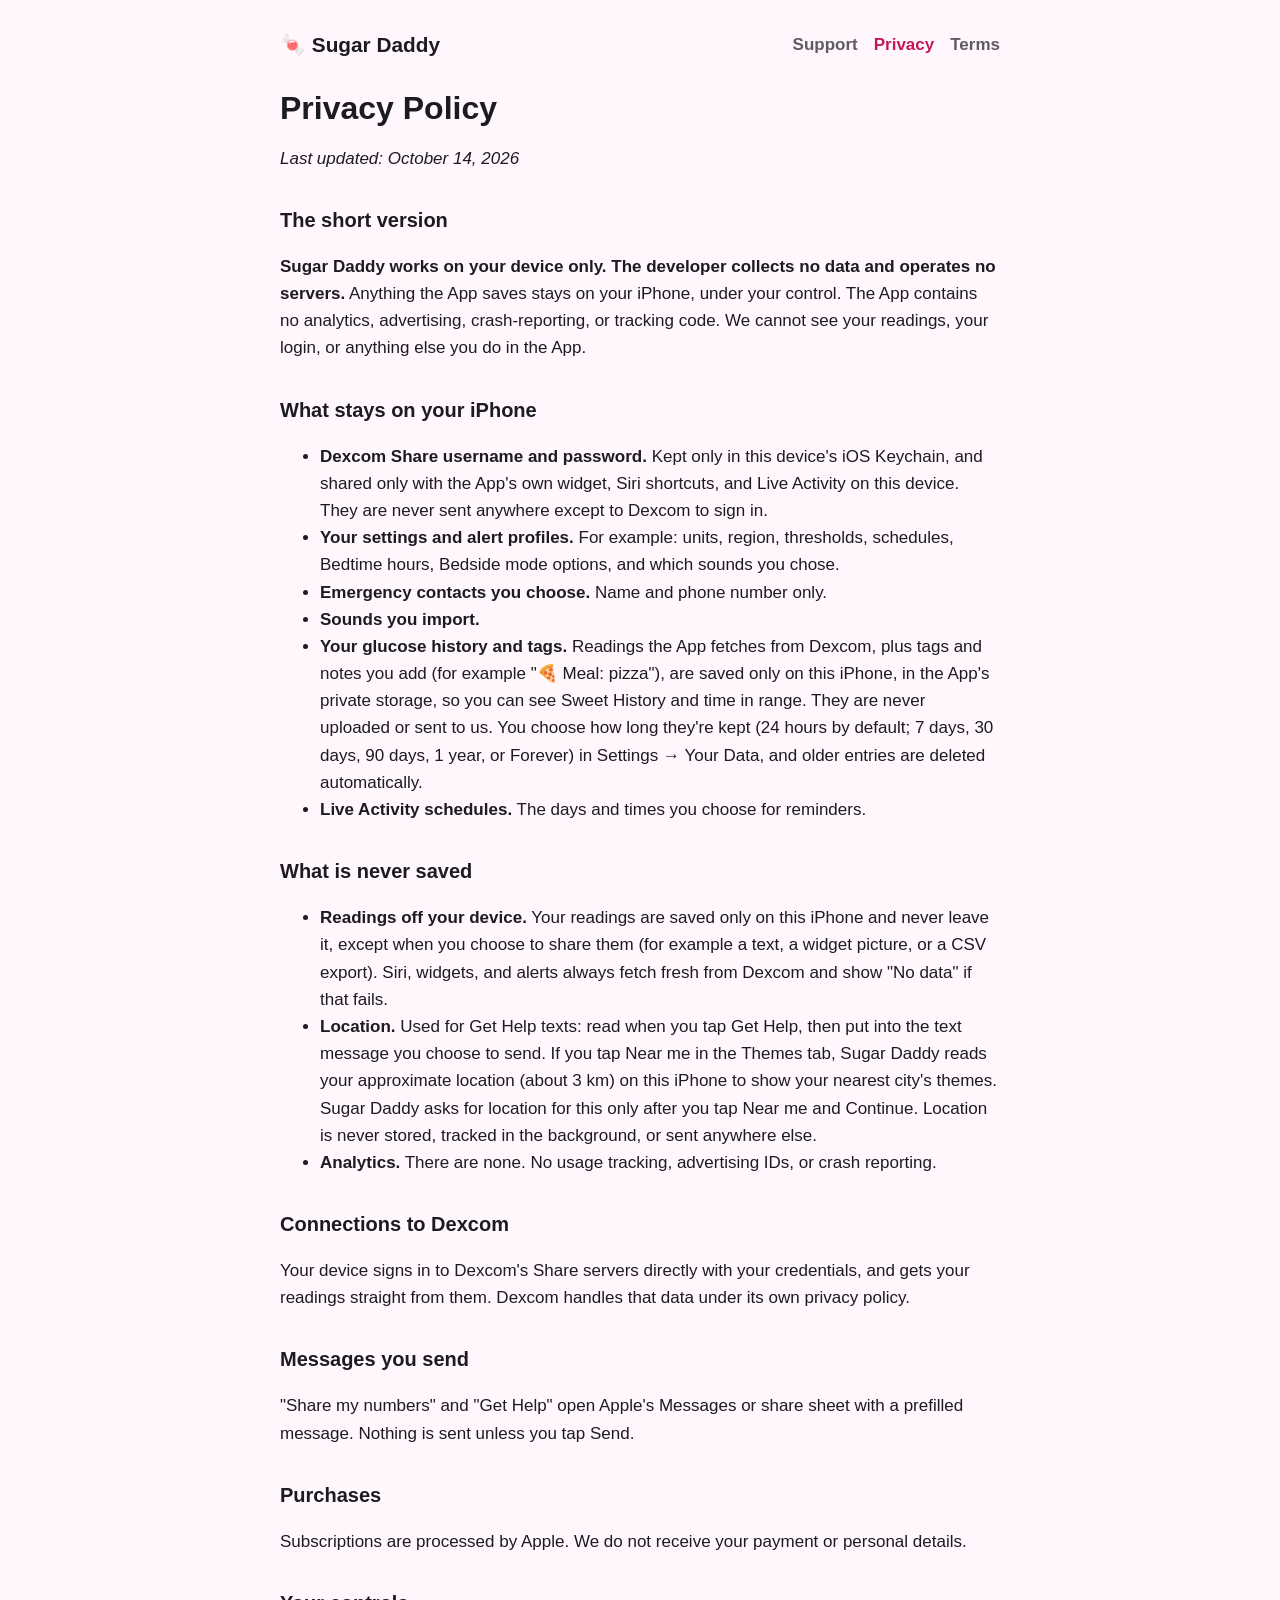
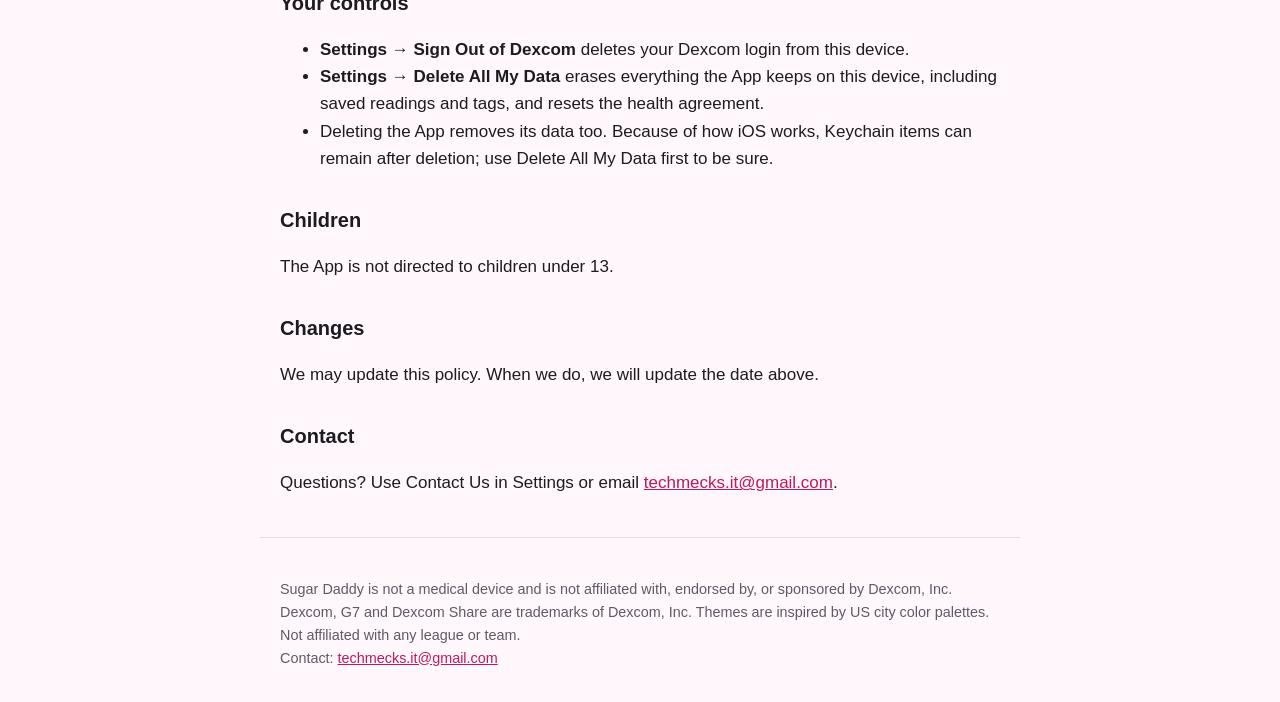
==== privacy.html @ b3eb690f "Sugar Daddy support site" ====
<!doctype html>
<html lang="en">
<head>
<meta charset="utf-8">
<meta name="viewport" content="width=device-width, initial-scale=1">
<title>Privacy Policy · Sugar Daddy</title>
<meta name="description" content="Sugar Daddy: your Dexcom glucose in Siri, widgets and a Live Activity.">
<link rel="stylesheet" href="style.css">
</head>
<body>
<header><a class="brand" href="index.html">🍬 Sugar Daddy</a><nav><a href="index.html">Support</a><a href="privacy.html" aria-current="page">Privacy</a><a href="terms.html">Terms</a></nav></header>
<main>
<h1>Privacy Policy</h1>
<p><em>Last updated: October 14, 2026</em></p>
<h2>The short version</h2>
<p><strong>Sugar Daddy works on your device only. The developer collects no data and operates no servers.</strong> Anything the App saves stays on your iPhone, under your control. The App contains no analytics, advertising, crash-reporting, or tracking code. We cannot see your readings, your login, or anything else you do in the App.</p>
<h2>What stays on your iPhone</h2>
<ul>
<li><strong>Dexcom Share username and password.</strong> Kept only in this device's iOS Keychain, and shared only with the App's own widget, Siri shortcuts, and Live Activity on this device. They are never sent anywhere except to Dexcom to sign in.</li>
<li><strong>Your settings and alert profiles.</strong> For example: units, region, thresholds, schedules, Bedtime hours, Bedside mode options, and which sounds you chose.</li>
<li><strong>Emergency contacts you choose.</strong> Name and phone number only.</li>
<li><strong>Sounds you import.</strong></li>
<li><strong>Your glucose history and tags.</strong> Readings the App fetches from Dexcom, plus tags and notes you add (for example "🍕 Meal: pizza"), are saved only on this iPhone, in the App's private storage, so you can see Sweet History and time in range. They are never uploaded or sent to us. You choose how long they're kept (24 hours by default; 7 days, 30 days, 90 days, 1 year, or Forever) in Settings → Your Data, and older entries are deleted automatically.</li>
<li><strong>Live Activity schedules.</strong> The days and times you choose for reminders.</li>
</ul>
<h2>What is never saved</h2>
<ul>
<li><strong>Readings off your device.</strong> Your readings are saved only on this iPhone and never leave it, except when you choose to share them (for example a text, a widget picture, or a CSV export). Siri, widgets, and alerts always fetch fresh from Dexcom and show "No data" if that fails.</li>
<li><strong>Location.</strong> Used for Get Help texts: read when you tap Get Help, then put into the text message you choose to send. If you tap Near me in the Themes tab, Sugar Daddy reads your approximate location (about 3 km) on this iPhone to show your nearest city's themes. Sugar Daddy asks for location for this only after you tap Near me and Continue. Location is never stored, tracked in the background, or sent anywhere else.</li>
<li><strong>Analytics.</strong> There are none. No usage tracking, advertising IDs, or crash reporting.</li>
</ul>
<h2>Connections to Dexcom</h2>
<p>Your device signs in to Dexcom's Share servers directly with your credentials, and gets your readings straight from them. Dexcom handles that data under its own privacy policy.</p>
<h2>Messages you send</h2>
<p>"Share my numbers" and "Get Help" open Apple's Messages or share sheet with a prefilled message. Nothing is sent unless you tap Send.</p>
<h2>Purchases</h2>
<p>Subscriptions are processed by Apple. We do not receive your payment or personal details.</p>
<h2>Your controls</h2>
<ul>
<li><strong>Settings → Sign Out of Dexcom</strong> deletes your Dexcom login from this device.</li>
<li><strong>Settings → Delete All My Data</strong> erases everything the App keeps on this device, including saved readings and tags, and resets the health agreement.</li>
<li>Deleting the App removes its data too. Because of how iOS works, Keychain items can remain after deletion; use Delete All My Data first to be sure.</li>
</ul>
<h2>Children</h2>
<p>The App is not directed to children under 13.</p>
<h2>Changes</h2>
<p>We may update this policy. When we do, we will update the date above.</p>
<h2>Contact</h2>
<p>Questions? Use Contact Us in Settings or email <a href="mailto:techmecks.it@gmail.com">techmecks.it@gmail.com</a>.</p>
</main>
<footer>Sugar Daddy is not a medical device and is not affiliated with, endorsed by, or sponsored by Dexcom, Inc. Dexcom, G7 and Dexcom Share are trademarks of Dexcom, Inc. Themes are inspired by US city color palettes. Not affiliated with any league or team.<br>Contact: <a href="mailto:techmecks.it@gmail.com">techmecks.it@gmail.com</a></footer>
</body>
</html>
---- style.css ----
:root{--bg:#fff7fb;--card:#ffffff;--text:#1d1b22;--muted:#5f5a66;--accent:#c2185b;--line:#ead9e3}
@media (prefers-color-scheme:dark){:root{--bg:#141217;--card:#1e1b22;--text:#f3eef6;--muted:#b3abb9;--accent:#ff7ab6;--line:#332c38}}
*{box-sizing:border-box}
body{margin:0;font:17px/1.6 -apple-system,BlinkMacSystemFont,"Segoe UI",Roboto,Helvetica,Arial,sans-serif;background:var(--bg);color:var(--text)}
header,main,footer{max-width:760px;margin:0 auto;padding:0 20px}
header{padding-top:28px;display:flex;flex-wrap:wrap;align-items:center;justify-content:space-between;gap:12px}
.brand{font-weight:800;font-size:1.3rem;text-decoration:none;color:var(--text)}
nav a{color:var(--muted);text-decoration:none;margin-left:16px;font-weight:600}
nav a:hover,nav a[aria-current]{color:var(--accent)}
h1{font-size:2rem;line-height:1.2;margin:28px 0 8px}
h2{font-size:1.25rem;margin:32px 0 8px}
a{color:var(--accent)}
.card{background:var(--card);border:1px solid var(--line);border-radius:16px;padding:18px 20px;margin:16px 0}
.lead{font-size:1.15rem;color:var(--muted)}
.note{border-left:4px solid var(--accent)}
details{background:var(--card);border:1px solid var(--line);border-radius:12px;padding:12px 16px;margin:10px 0}
summary{font-weight:700;cursor:pointer;min-height:28px}
.button{display:inline-block;background:var(--accent);color:#fff;padding:12px 20px;border-radius:12px;text-decoration:none;font-weight:700}
footer{color:var(--muted);font-size:.9rem;padding:40px 20px 32px;border-top:1px solid var(--line);margin-top:40px}
@media (max-width:480px){nav a{margin:0 14px 0 0}h1{font-size:1.6rem}}
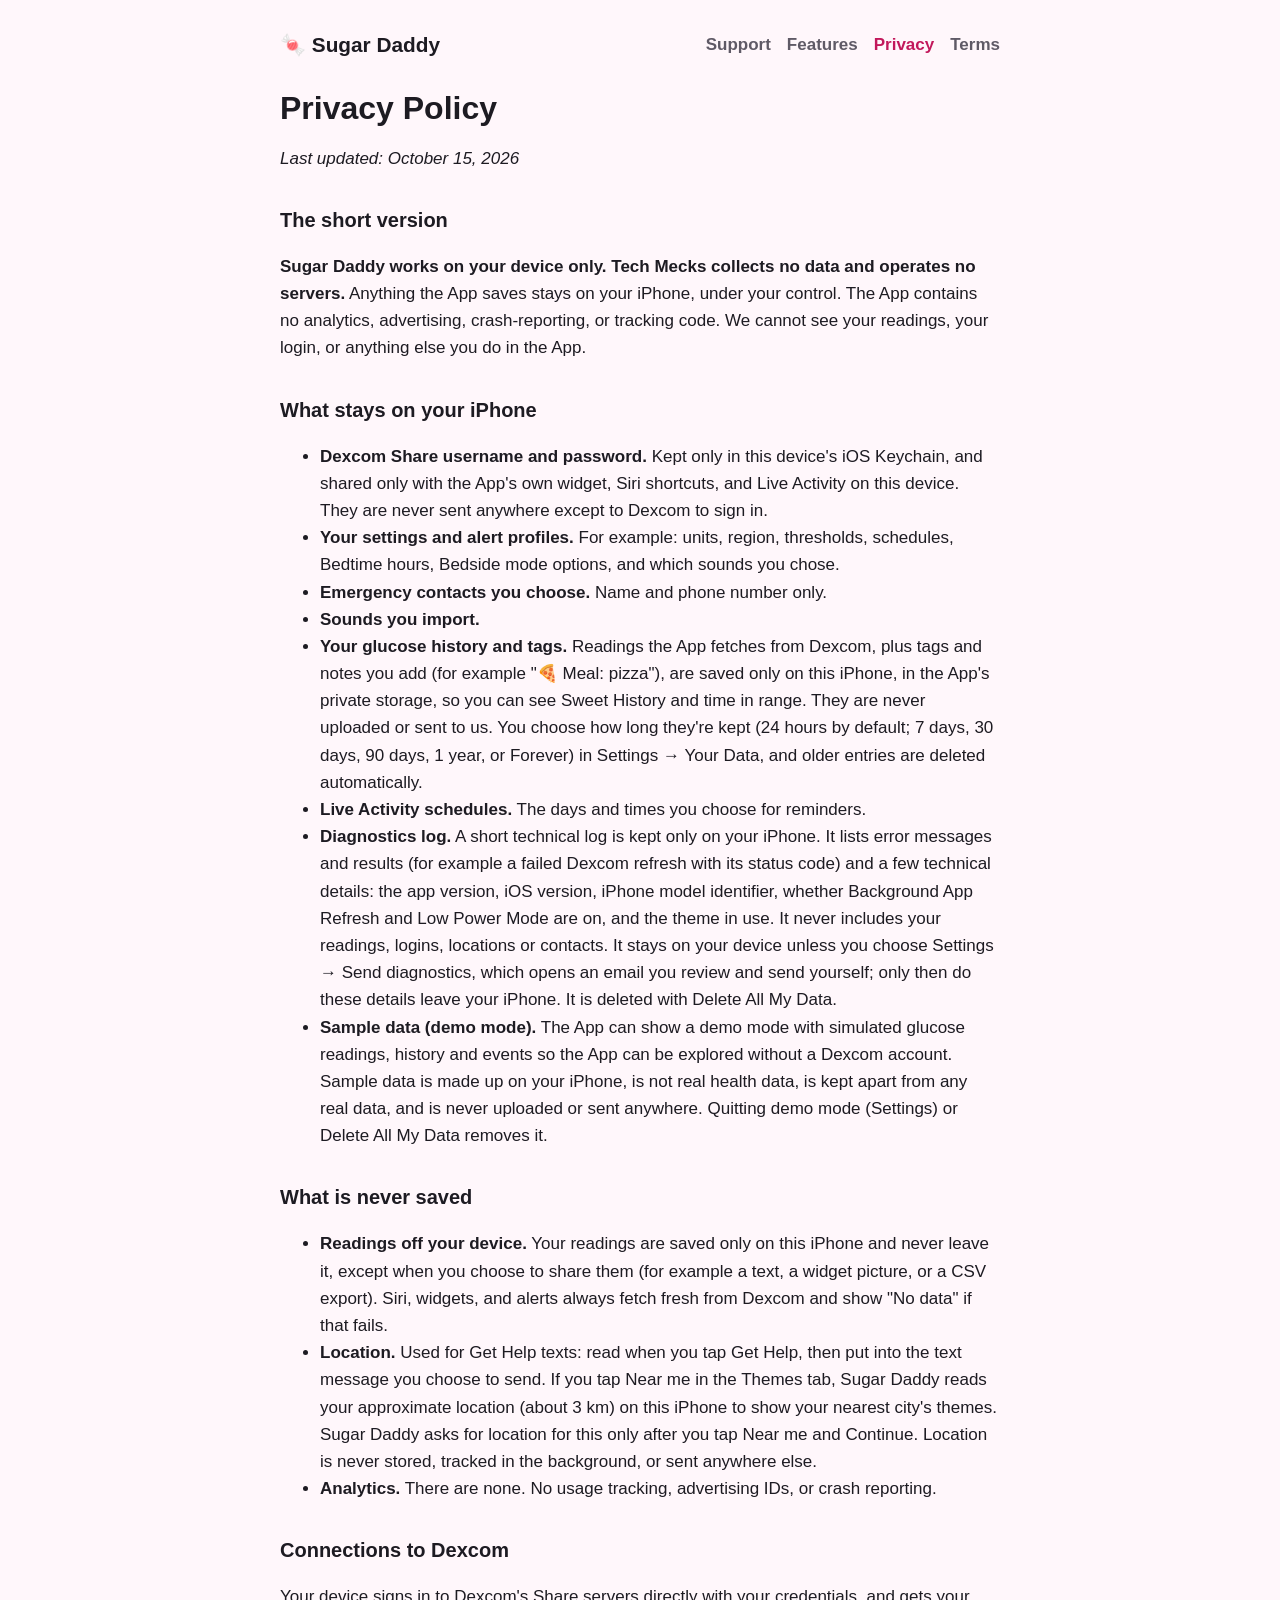
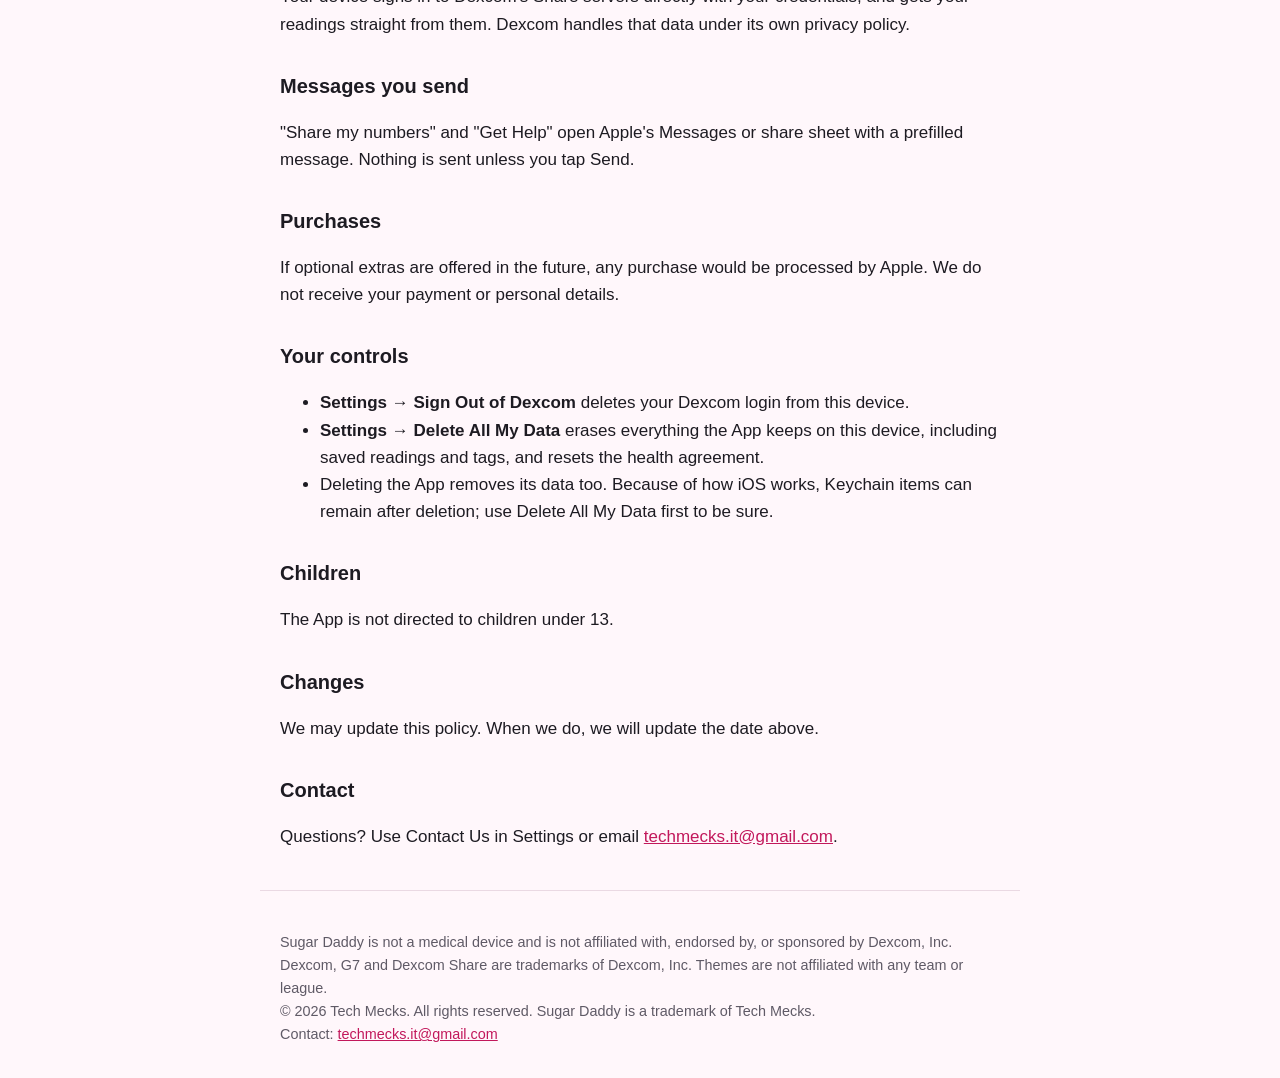
==== commit a8bbab47: "Update support site for 0.8.6, add Features page" ====
--- a/privacy.html
+++ b/privacy.html
@@ -4,16 +4,16 @@
 <meta charset="utf-8">
 <meta name="viewport" content="width=device-width, initial-scale=1">
 <title>Privacy Policy · Sugar Daddy</title>
-<meta name="description" content="Sugar Daddy: your Dexcom glucose in Siri, widgets and a Live Activity.">
+<meta name="description" content="Sugar Daddy: an iPhone companion for Dexcom users, with Siri, widgets and a Live Activity.">
 <link rel="stylesheet" href="style.css">
 </head>
 <body>
-<header><a class="brand" href="index.html">🍬 Sugar Daddy</a><nav><a href="index.html">Support</a><a href="privacy.html" aria-current="page">Privacy</a><a href="terms.html">Terms</a></nav></header>
+<header><a class="brand" href="index.html">🍬 Sugar Daddy</a><nav><a href="index.html">Support</a><a href="features.html">Features</a><a href="privacy.html" aria-current="page">Privacy</a><a href="terms.html">Terms</a></nav></header>
 <main>
 <h1>Privacy Policy</h1>
-<p><em>Last updated: October 14, 2026</em></p>
+<p><em>Last updated: October 15, 2026</em></p>
 <h2>The short version</h2>
-<p><strong>Sugar Daddy works on your device only. The developer collects no data and operates no servers.</strong> Anything the App saves stays on your iPhone, under your control. The App contains no analytics, advertising, crash-reporting, or tracking code. We cannot see your readings, your login, or anything else you do in the App.</p>
+<p><strong>Sugar Daddy works on your device only. Tech Mecks collects no data and operates no servers.</strong> Anything the App saves stays on your iPhone, under your control. The App contains no analytics, advertising, crash-reporting, or tracking code. We cannot see your readings, your login, or anything else you do in the App.</p>
 <h2>What stays on your iPhone</h2>
 <ul>
 <li><strong>Dexcom Share username and password.</strong> Kept only in this device's iOS Keychain, and shared only with the App's own widget, Siri shortcuts, and Live Activity on this device. They are never sent anywhere except to Dexcom to sign in.</li>
@@ -22,6 +22,8 @@
 <li><strong>Sounds you import.</strong></li>
 <li><strong>Your glucose history and tags.</strong> Readings the App fetches from Dexcom, plus tags and notes you add (for example "🍕 Meal: pizza"), are saved only on this iPhone, in the App's private storage, so you can see Sweet History and time in range. They are never uploaded or sent to us. You choose how long they're kept (24 hours by default; 7 days, 30 days, 90 days, 1 year, or Forever) in Settings → Your Data, and older entries are deleted automatically.</li>
 <li><strong>Live Activity schedules.</strong> The days and times you choose for reminders.</li>
+<li><strong>Diagnostics log.</strong> A short technical log is kept only on your iPhone. It lists error messages and results (for example a failed Dexcom refresh with its status code) and a few technical details: the app version, iOS version, iPhone model identifier, whether Background App Refresh and Low Power Mode are on, and the theme in use. It never includes your readings, logins, locations or contacts. It stays on your device unless you choose Settings → Send diagnostics, which opens an email you review and send yourself; only then do these details leave your iPhone. It is deleted with Delete All My Data.</li>
+<li><strong>Sample data (demo mode).</strong> The App can show a demo mode with simulated glucose readings, history and events so the App can be explored without a Dexcom account. Sample data is made up on your iPhone, is not real health data, is kept apart from any real data, and is never uploaded or sent anywhere. Quitting demo mode (Settings) or Delete All My Data removes it.</li>
 </ul>
 <h2>What is never saved</h2>
 <ul>
@@ -34,7 +36,7 @@
 <h2>Messages you send</h2>
 <p>"Share my numbers" and "Get Help" open Apple's Messages or share sheet with a prefilled message. Nothing is sent unless you tap Send.</p>
 <h2>Purchases</h2>
-<p>Subscriptions are processed by Apple. We do not receive your payment or personal details.</p>
+<p>If optional extras are offered in the future, any purchase would be processed by Apple. We do not receive your payment or personal details.</p>
 <h2>Your controls</h2>
 <ul>
 <li><strong>Settings → Sign Out of Dexcom</strong> deletes your Dexcom login from this device.</li>
@@ -48,6 +50,6 @@
 <h2>Contact</h2>
 <p>Questions? Use Contact Us in Settings or email <a href="mailto:techmecks.it@gmail.com">techmecks.it@gmail.com</a>.</p>
 </main>
-<footer>Sugar Daddy is not a medical device and is not affiliated with, endorsed by, or sponsored by Dexcom, Inc. Dexcom, G7 and Dexcom Share are trademarks of Dexcom, Inc. Themes are inspired by US city color palettes. Not affiliated with any league or team.<br>Contact: <a href="mailto:techmecks.it@gmail.com">techmecks.it@gmail.com</a></footer>
+<footer>Sugar Daddy is not a medical device and is not affiliated with, endorsed by, or sponsored by Dexcom, Inc. Dexcom, G7 and Dexcom Share are trademarks of Dexcom, Inc. Themes are not affiliated with any team or league.<br>© 2026 Tech Mecks. All rights reserved. Sugar Daddy is a trademark of Tech Mecks.<br>Contact: <a href="mailto:techmecks.it@gmail.com">techmecks.it@gmail.com</a></footer>
 </body>
 </html>
